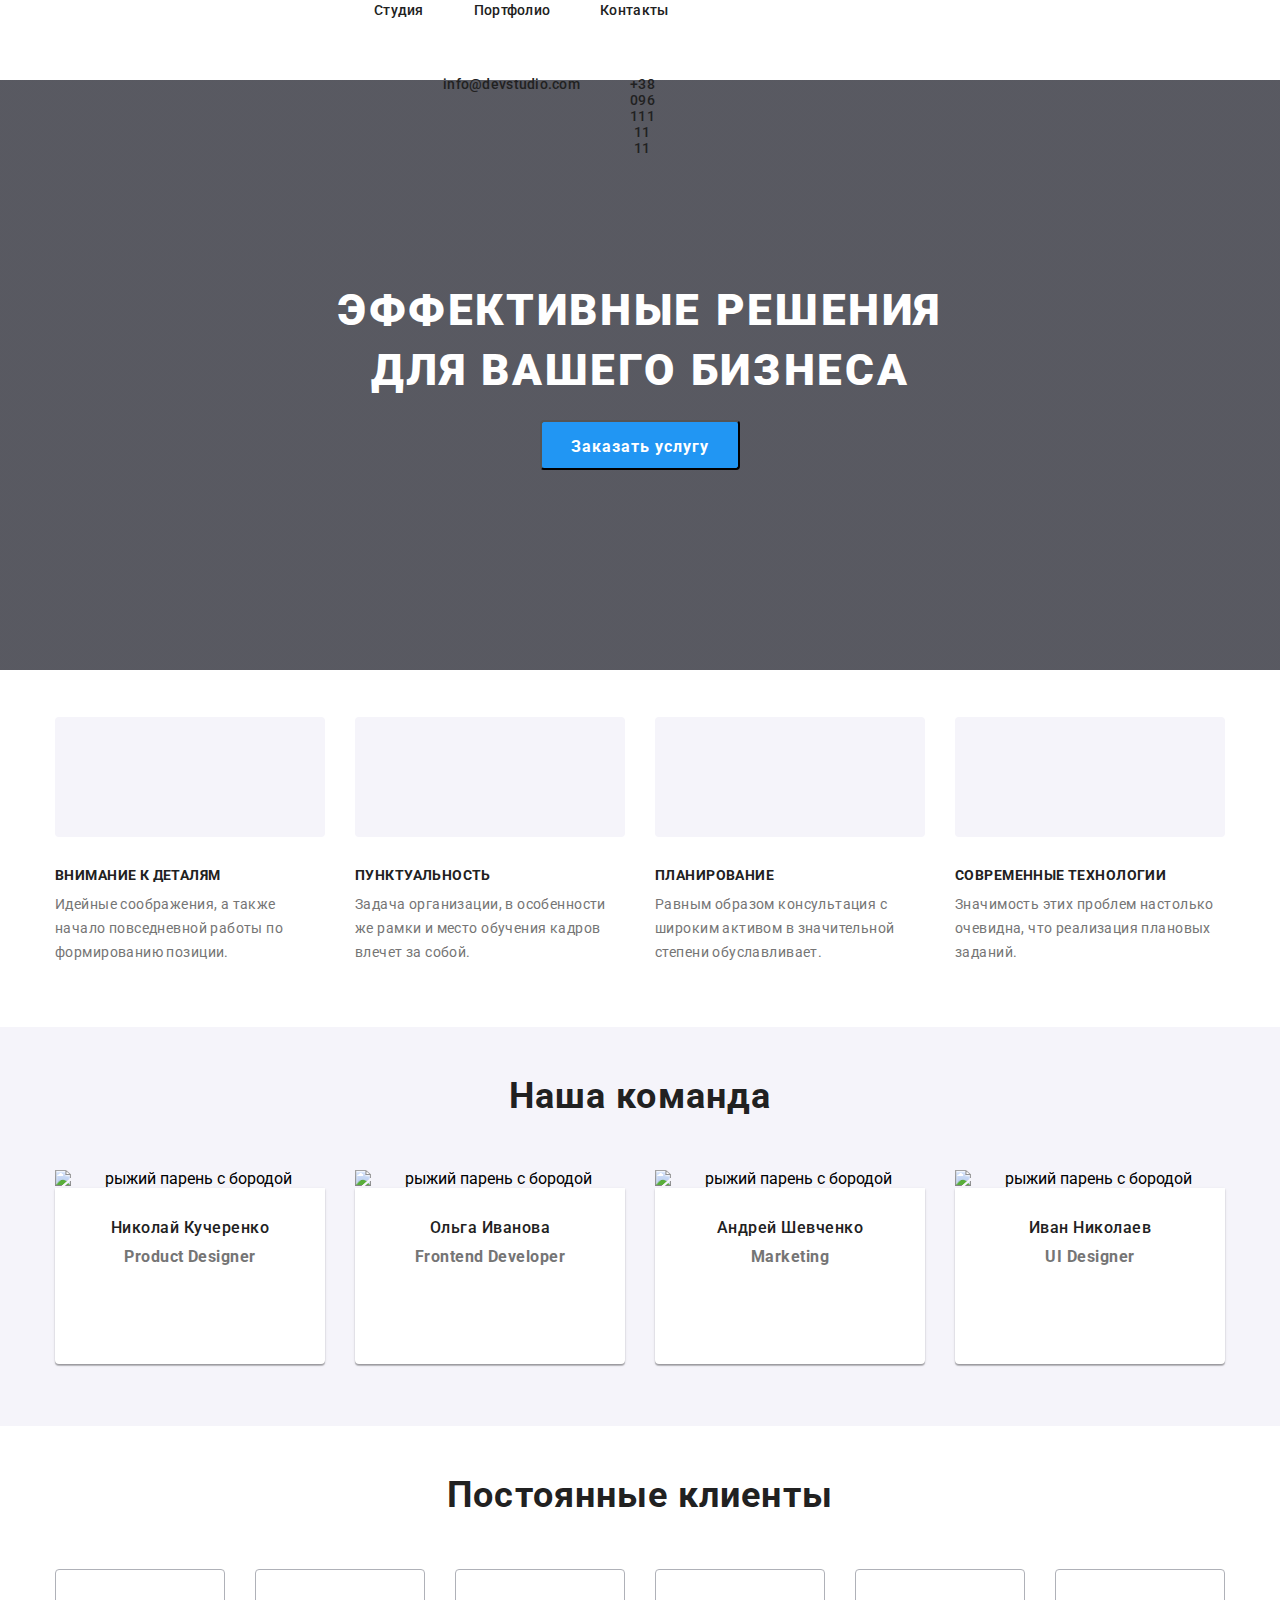
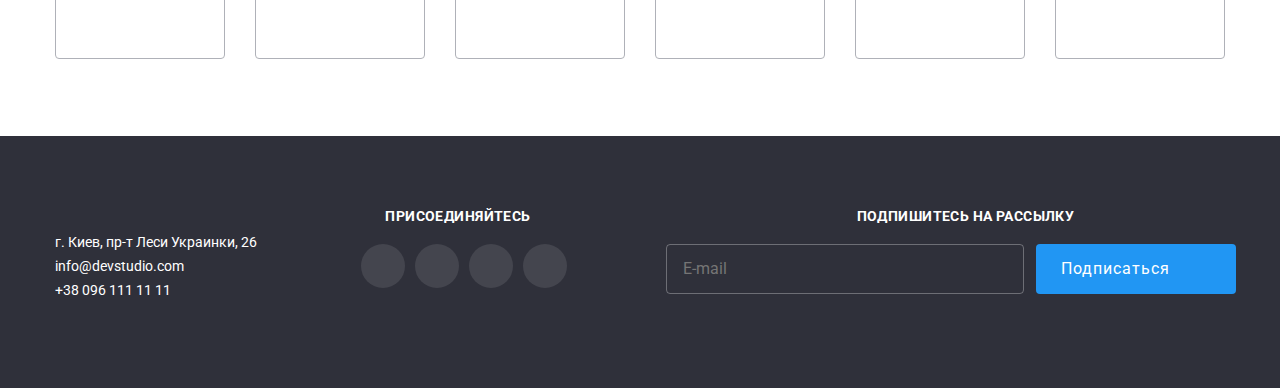
==== index.html @ 073ec11e "Add files via upload" ====
<!DOCTYPE html>
<html lang="ru">
  <head>
    <meta charset="UTF-8" />
    <meta name="viewport" content="width=device-width, initial-scale=1.0" />
    <title>Document</title>
    <link
      href="https://fonts.googleapis.com/css2?family=Roboto:wght@400;500;700;900&display=swap"
      rel="stylesheet"
    />
    <link
      rel="stylesheet"
      href="https://cdnjs.cloudflare.com/ajax/libs/modern-normalize/1.0.0/modern-normalize.css"
    />
    <link rel="stylesheet" href="./css/main.min.css" />
  </head>
  <body>
    <!--header-->
    <header class="header">
      <div class="container">
        
        <a class="logo" href="./index.html">
              <svg width="153" height="31">
              <use href="./images/sprite.svg#icon-Web-Studio"></use>
            </svg>
            </a>
            <button
            type="button"
            class="menu-button is-open"
            aria-expanded="false"
            aria-controls="menu-container"
            data-menu-button>
            <svg class="mobile-menu"
            width="40"
            height="40"
              aria-label="Переключатель мобильного меню"
            >
              <use class="icon-cross" href="./images/sprite.svg#icon-Vector"></use>
              <use class="icon-menu" href="./images/sprite.svg#icon-menu-mob"></use>
            </svg>
          </button>
      <div class="menu-container is-open" id="menu-container" data-menu>
          <nav class="navigation"> 
              <ul class="navigation-list list">
                <li class="navigation-list-item">
                  <a class="navigation-list-link link" href="">Студия </a>
                </li>
                <li class="navigation-list-item">
                  <a class="navigation-list-link link" href="./poftfolio.html"
                    >Портфолио
                  </a>
                </li>
                <li class="navigation-list-item">
                  <a class="navigation-list-link link" href=""> Контакты</a>
                </li>
              </ul>
            </nav>
                 
            <address class="address">
              <ul class="address-list list">
                <li class="address-list-item">
                  <a class="address-list-item-mail link"
                    href="mailto:info@devstudio.com">
                    <svg class="mail-svg">
                      <use href="./images/sprite.svg#icon-mail"></use>
                    </svg>
                    info@devstudio.com
                  </a>
                </li>
                <li class="address-list-item">
                  <a class="address-list-item-tel link" href="tel:+380961111111"
                    >
                    <svg class="tel-svg">
                      <use href="./images/sprite.svg#icon-tel"></use>
                    </svg>
                    +38 096 111 11 11</a
                  >
                </li>
              </ul>
            </address>
        </div>
    </div>
    </header> 
    <main>
      <!--Hero-->
      <section class="hero">
        <h1 class="hero-title">
          ЭФФЕКТИВНЫЕ РЕШЕНИЯ <br />
          ДЛЯ ВАШЕГО БИЗНЕСА
        </h1>
        <button class="modal-btn" type="button" data-modal-open >Заказать услугу</button>
       </section> 
      <!--advantages-->
      <section class="advantages section">
        <div class="container">
        <h2 class="advantages-title" hidden>fff</h2>
        <ul class="advantages-list list">
          <li class="advantages-list-item">
            <div class="advantages-content first">
            
              <h3 class="subtitle">Внимание к деталям</h3>
              <p class="discription">
                Идейные соображения, а также начало повседневной работы по
                формированию позиции.
              </p>
            </div>
          </li>
          <li class="advantages-list-item">
            <div class="advantages-content second">
              <h3 class="subtitle">Пунктуальность</h3>
              <p class="discription">
                Задача организации, в особенности же рамки и место обучения
                кадров влечет за собой.
              </p>
            </div>
          </li>
          <li class="advantages-list-item">
            <div class="advantages-content third">
              <h3 class="subtitle">Планирование</h3>
              <p class="discription">
                Равным образом консультация с широким активом в значительной
                степени обуславливает.
              </p>
            </div>
          </li>
          <li class="advantages-list-item">
            <div class="advantages-content fourth">
              <h3 class="subtitle">Современные технологии</h3>
              <p class="discription">
                Значимость этих проблем настолько очевидна, что реализация
                плановых заданий.
              </p>
            </div>
          </li>
        </ul>
        </div>
      </section>
      <!--about us-->
     <!--  <section class="about section">
        <div class="container">
        <h2 class="title">Чем мы занимаемся</h2>
        <ul class="about-list list">
          <li class="about-list-item">
            <img
              src="./images/about/1.jpg"
              alt="мужские руки на клавиатуре ноутбука"
              width="370"
              height="294"
            />
            <p class="about-list-title">Десктопные приложения</p>
          </li>
          <li class="about-list-item">
            <img
              src="./images/about/2.jpg"
              alt="смартфон"
              width="370"
              height="294"
            />
            <p class="about-list-title">Мобильные приложения</p>
          </li>
          <li class="about-list-item">
            <img
              src="./images/about/3.jpg"
              alt="монитор апл"
              width="370"
              height="294"
            />
            <p class="about-list-title">Дизайнерские решения</p>
          </li>
        </ul>
        </div>
      </section> -->
      <!--team-->
      <section class="co-worker section">
        <div class="container">
        <h2 class="title">Наша команда</h2>
        <ul class="co-worker-list list">
          <li class="co-worker-list-item">
            <picture>
              <source
                  srcset="./images/team/1.webp 1x, ./images/team/1@2x.webp 2x"
                  media="(min-width: 1200px)" type="image/webp">
              <source
                  srcset="./images/team/1.jpg 1x, ./images/team/1@2x.jpg 2x"
                  media="(min-width: 1200px)">
              <source
                  srcset="./images/team/1-tablet.jpg 1x, ./images/team/1-tablet@2x.jpg 2x"
                  media="(min-width:768px)">
              <source
                  srcset="./images/team/1-mob.jpg 1x, ./images/team/1-mob@2x.jpg 2x"
                  media="(min-width:480px)">    
                      
            <img src="./images/team/1.jpg" alt="рыжий парень с бородой"/>
          </picture>
            <div class="co-worker-content">
              <h3 class="co-worker-name">Николай Кучеренко</h3>
              <p class="co-worker-description">Product Designer</p>
              <ul class="co-worker-list-discription list">
                <li class="co-worker-list-discription-item">
                  <a class="co-worker-list-discription-link link" href=""
                    >
                    <svg class="co-worker-list-discription-link-svg">
                      <use href="./images/sprite.svg#icon-instagram"></use>
                    </svg>
                  </a>
                </li>
                <li class="co-worker-list-discription-item">
                  <a class="co-worker-list-discription-link link" href=""
                    >
                    <svg class="co-worker-list-discription-link-svg">
                      <use href="./images/sprite.svg#icon-twitter"></use>
                    </svg>
                </a>
                </li>
                <li class="co-worker-list-discription-item">
                  <a class="co-worker-list-discription-link link" href="">
                    <svg class="co-worker-list-discription-link-svg">
                      <use href="./images/sprite.svg#icon-facebook"></use>
                    </svg>
                </a>
                </li>
                <li class="co-worker-list-discription-item">
                  <a class="co-worker-list-discription-link link" href=""
                    >
                    <svg class="co-worker-list-discription-link-svg">
                      <use href="./images/sprite.svg#icon-linkedin"></use>
                    </svg>
                </a>
                </li>
              </ul>
            </div>
          </li>
          <li class="co-worker-list-item">
            <picture>
              <source
                  srcset="./images/team/2.webp 1x, ./images/team/2@2x.webp 2x"
                  media="(min-width: 1200px)" type="image/webp">
              <source
                  srcset="./images/team/2.jpg 1x, ./images/team/2@2x.jpg 2x"
                  media="(min-width: 1200px)">
              <source
                  srcset="./images/team/2-tablet.jpg 1x, ./images/team/2-tablet@2x.jpg 2x"
                  media="(min-width:768px)">
              <source
                  srcset="./images/team/2-mob.jpg 1x, ./images/team/2-mob@2x.jpg 2x"
                  media="(min-width:480px)">    
              <img
              src="./images/team/2.jpg"
              alt="рыжий парень с бородой"
            />
            </picture>
            <div class="co-worker-content">
            <h3 class="co-worker-name">Ольга Иванова</h3>
            <p class="co-worker-description">Frontend Developer</p>
            <ul class="co-worker-list-discription list">
              <li class="co-worker-list-discription-item">
                <a class="co-worker-list-discription-link link" href="">
                  <svg class="co-worker-list-discription-link-svg">
                    <use href="./images/sprite.svg#icon-instagram"></use>
                  </svg>
                </a>
              </li>
              <li class="co-worker-list-discription-item">
                <a class="co-worker-list-discription-link link" href="">
                  <svg class="co-worker-list-discription-link-svg">
                    <use href="./images/sprite.svg#icon-twitter"></use>
                  </svg>
                </a>
              </li>
              <li class="co-worker-list-discription-item">
                <a class="co-worker-list-discription-link link" href="">
                  <svg class="co-worker-list-discription-link-svg">
                    <use href="./images/sprite.svg#icon-facebook"></use>
                  </svg>
                </a>
              </li>
              <li class="co-worker-list-discription-item">
                <a class="co-worker-list-discription-link link" href="">
                  <svg class="co-worker-list-discription-link-svg">
                    <use href="./images/sprite.svg#icon-linkedin"></use>
                  </svg>
                </a>
              </li>
            </ul>
            </div>
          </li>
          <li class="co-worker-list-item">
            <picture>
              <source
                  srcset="./images/team/3.webp 1x, ./images/team/3@2x.webp 2x"
                  media="(min-width: 1200px)" type="image/webp">
              <source
                  srcset="./images/team/3.jpg 1x, ./images/team/3@2x.jpg 2x"
                  media="(min-width: 1200px)">
              <source
                  srcset="./images/team/3-tablet.jpg 1x, ./images/team/3-tablet@2x.jpg 2x"
                  media="(min-width:768px)">
              <source
                  srcset="./images/team/3-mob.jpg 1x, ./images/team/3-mob@2x.jpg 2x"
                  media="(min-width:480px)">    
             
            <img
              src="./images/team/3.jpg"
              alt="рыжий парень с бородой"/>
            </picture>
            <div class="co-worker-content">
            <h3 class="co-worker-name">Андрей Шевченко</h3>
            <p class="co-worker-description">Marketing</p>
            <ul class="co-worker-list-discription list">
              <li class="co-worker-list-discription-item">
                <a class="co-worker-list-discription-link link" href="">
                  <svg class="co-worker-list-discription-link-svg">
                    <use href="./images/sprite.svg#icon-instagram"></use>
                  </svg>
                </a>
              </li>
              <li class="co-worker-list-discription-item">
                <a class="co-worker-list-discription-link link" href="">
                  <svg class="co-worker-list-discription-link-svg">
                    <use href="./images/sprite.svg#icon-twitter"></use>
                  </svg>
                </a>
              </li>
              <li class="co-worker-list-discription-item">
                <a class="co-worker-list-discription-link link" href="">
                  <svg class="co-worker-list-discription-link-svg">
                    <use href="./images/sprite.svg#icon-facebook"></use>
                  </svg>
                </a>
              </li>
              <li class="co-worker-list-discription-item">
                <a class="co-worker-list-discription-link link" href="">
                  <svg class="co-worker-list-discription-link-svg">
                    <use href="./images/sprite.svg#icon-linkedin"></use>
                  </svg>
                </a>
              </li>
            </ul>
          </li>
          <li class="co-worker-list-item">
            <picture>
              <source
                  srcset="./images/team/4.webp 1x, ./images/team/4@2x.webp 2x"
                  media="(min-width: 1200px)" type="image/webp">
              <source
                  srcset="./images/team/4.jpg 1x, ./images/team/4@2x.jpg 2x"
                  media="(min-width: 1200px)">
              <source
                  srcset="./images/team/4-tablet.jpg 1x, ./images/team/4-tablet@2x.jpg 2x"
                  media="(min-width:768px)">
              <source
                  srcset="./images/team/4-mob.jpg 1x, ./images/team/4-mob@2x.jpg 2x"
                  media="(min-width:480px)">    
                        
            <img
              src="./images/team/4.jpg"
              alt="рыжий парень с бородой"
              
            />
          </picture>
            <div class="co-worker-content">
            <h3 class="co-worker-name">Иван Николаев</h3>
            <p class="co-worker-description">UI Designer</p>
            <ul class="co-worker-list-discription list">
              <li class="co-worker-list-discription-item">
                <a class="co-worker-list-discription-link link" href="">
                  <svg class="co-worker-list-discription-link-svg">
                    <use href="./images/sprite.svg#icon-instagram"></use>
                  </svg>
                </a>
              </li>
              <li class="co-worker-list-discription-item">
                <a class="co-worker-list-discription-link link" href="">
                  <svg class="co-worker-list-discription-link-svg">
                    <use href="./images/sprite.svg#icon-twitter"></use>
                  </svg>
                </a>
              </li>
              <li class="co-worker-list-discription-item">
                <a class="co-worker-list-discription-link link" href="">
                  <svg class="co-worker-list-discription-link-svg">
                    <use href="./images/sprite.svg#icon-facebook"></use>
                  </svg>
                </a>
              </li>
              <li class="co-worker-list-discription-item">
                <a class="co-worker-list-discription-link link" href="">
                  <svg class="co-worker-list-discription-link-svg">
                    <use href="./images/sprite.svg#icon-linkedin"></use>
                  </svg>
                </a>
              </li>
            </ul>
          </li>
          </div>
        </ul>
      </section> 
      </div>
      <section class="clients section">
        <div class="container">
        <h2 class="title">Постоянные клиенты</h2>
        <ul class="clients-list list">
          <li class="clients-list-item">
            <a class="clients-list-link link" href="">
            <svg class="clients-list-svg">
              <use href="./images/sprite.svg#icon-logo-1"></use>
            </svg>
            </a>
          </li>
          <li class="clients-list-item">
            <a class="clients-list-link link" href="">
            <svg class="clients-list-svg">
              <use href="./images/sprite.svg#icon-logo-2"></use>
            </svg>
            </a>
          </li>
          <li class="clients-list-item">
            <a class="clients-list-link link" href="">
            <svg class="clients-list-svg">
              <use href="./images/sprite.svg#icon-logo-3"></use>
            </svg>
            </a>
          </li>
          <li class="clients-list-item">
            <a class="clients-list-link link" href="">
            <svg class="clients-list-svg">
              <use href="./images/sprite.svg#icon-logo-4"></use>
            </svg>
            </a>
          </li>
          <li class="clients-list-item">
            <a class="clients-list-link link" href="">
            <svg class="clients-list-svg">
              <use href="./images/sprite.svg#icon-logo-5"></use>
            </svg>
            </a>
          </li>
          <li class="clients-list-item">
            <a class="clients-list-link link" href="">
          <svg class="clients-list-svg">
            <use href="./images/sprite.svg#icon-logo-6"></use>
          </svg>
          </a>
          </li>
        </ul>
        </div>
      </section>
    </main>
    <footer class="footer">
      <div class="container">
        <div class="footer-tablet">
         <div class="address-footer">
            <a class="logo-footer" href="./index.html">
            <svg class="logo-img-svg">
              <use href="./images/sprite.svg#icon-web-footer"></use>
            </svg>
            </a>
            <address class="address-footer-description">
              <p class="address-fact">г. Киев, пр-т Леси Украинки, 26</p>
              <ul class="address-list-footer list">
                <li class="address-list-footer-item">
                  <a class="address-list-footer-mail link" href="mailto:info@devstudio.com">info@devstudio.com</a>
                </li>
                <li class="address-list-footer-item">
                  <a class="address-list-footer-tel link" href="tel:+380961111111">+38 096 111 11 11</a>
                </li>
              </ul>
            </address>
         </div>
          <div class="subscription">
            <h3 class="subscription-social-title">присоединяйтесь</h3>
              <ul class="subscription-list list">
                <li class="subscription-list-item">
                <a class="subscription-social-link link" href="">
                  <svg class="subscription-social-link-svg">
                    <use href="./images/sprite.svg#icon-instagram-footer"></use>
                  </svg>
                </a>
              </li>
              <li class="subscription-list-item">
                <a class="subscription-social-link link" href="">
                  <svg class="subscription-social-link-svg">
                    <use href="./images/sprite.svg#icon-twitter-footer"></use>
                  </svg>
                </a>
              </li>
              <li class="subscription-list-item">
                <a class="subscription-social-link link" href="">
                  <svg class="subscription-social-link-svg">
                    <use href="./images/sprite.svg#icon-facebook-footer"></use>
                  </svg>
                </a>
              </li>
              <li class="subscription-list-item">
                <a class="subscription-social-link link" href="">
                  <svg class="subscription-social-link-svg">
                    <use href="./images/sprite.svg#icon-linkedin-footer"></use>
                  </svg>
                </a>
              </li>
              
            </ul>
          </div>
         
        </div>
        <div class="subscription-sub">
          <h3 class="subscription-title">Подпишитесь на рассылку</h3>
          <form action="" class="subscription-form">
            <input type="email" name="email" class="subscription-input" placeholder="E-mail" size="40" />
            <button  type="submit" class="subscription-btn">
            <span class="subscription-btn-text">
              <p>Подписаться</p>
              <svg class="subscription-btn-svg">
              <use href="./images/sprite.svg#icon-send"></use>
              </svg>            
              </span>
            </button>
         </form>
        </div>
      </div>
    </footer>
    <div class="backdrop is-hidden" data-modal >
      <div class="modal">
        <h2 class="modal-title">Оставьте свои данные, мы вам перезвоним</h2>
        <button type="button" class="close-btn" data-modal-close>
          <svg class="modal-btn-svg" width="12" height="12">
            <use href="./images/sprite.svg#icon-Vector"></use>
          </svg>
        </button>
        <form action="#" class="modal-form">
          <label class="modal-form-field">
            Имя*
            <div class="modal-form-field-wrapper">
              <input type="text" name="user-name" class="modal-form-input" placeholder="Имя" required>
            <svg class="modal-form-svg" width="12" height="12">
              <use href="./images/sprite.svg#icon-name"></use>
            </svg>
            </div>
          </label>
          <label class="modal-form-field">
            Телефон*
            <span class="modal-form-field-wrapper">
             <input type="tel" name="user-phone" class="modal-form-input" placeholder="Телефон" required>
              <svg class="modal-form-svg" width="13" height="13">
                <use href="./images/sprite.svg#icon-tel"></use>
              </svg>
            </span>
            </label>
          <label class="modal-form-field">
            Почта*
            <span class="modal-form-field-wrapper">
            <input type="email" name="email" class="modal-form-input" placeholder="Почта" required>
            <svg class="modal-form-svg" width="15" height="12">
              <use href="./images/sprite.svg#icon-mail"></use>
            </svg>
            </span>
          </label>
          <label class="modal-form-field" for="user-massege">
            Комментарий
          </label> 
            <span class="modal-form-field-wrapper">
               <textarea name="user-massege" id="user-massege" class="modal-form-massege" placeholder="Комментарий"></textarea>
            </span>
          
         <input type="checkbox" id="check-policy" name="user-policy" value="accept-policy" class="modal-form-policy visually-hidden">
          <label class="modal-form-policy-lable" for="check-policy">
            Соглашаюсь с рассылкой и принимаю <a href="">Условия договора</a>
          </label>
         <button type="submit" class="modal-form-btn">Отправить</button>
        </form>
       
      </div>
    </div>
    <script src="./js/modal.js"></script>
    <script src="./js/menu.js"></script>
  </body>
</html>
---- css/main.min.css ----
.visually-hidden{position:absolute !important;clip:rect(1px 1px 1px 1px);clip:rect(1px, 1px, 1px, 1px);padding:0 !important;border:0 !important;height:1px !important;width:1px !important;overflow:hidden}*,*::before,*::after{margin:0;padding:0}body{font-family:"Roboto",sans-serif;font-style:normal}.list{list-style:none}.link{text-decoration:none}.address{font-style:normal}img{display:block;max-width:100%;height:auto}.section{padding-top:30px;padding-bottom:30px}@media screen and (min-width: 1200px){.section{padding-top:47px;padding-bottom:47px}}@media screen and (min-width: 480px){.container{padding-left:15px;padding-right:15px;width:480px;margin:0 auto}.header .container{display:flex;align-items:center;justify-content:space-between}}@media screen and (min-width: 768px){.container{width:768px;margin:0 auto;padding:0 15px}}@media screen and (min-width: 1200px){.container{width:1200px;padding:0 15px;margin:0 auto}.footer .container{display:flex;height:252px}.hero .container{display:flex}}.title{font-weight:700;font-size:26px;line-height:1.269;text-align:center;letter-spacing:0.03em;color:#212121}.about .title{margin-bottom:50px}.clients .title{margin-bottom:30px}.co-worker .title{margin-bottom:30px}@media screen and (min-width: 1200px){.title{font-weight:700;font-size:36px}.co-worker .title{margin-bottom:50px}.clients .title{margin-bottom:50px}}.subtitle{font-weight:700;font-size:14px;line-height:1.143;letter-spacing:0.03em;text-transform:uppercase;color:#212121}.advantages .subtitle{margin-bottom:10px;text-align:center}@media screen and (min-width: 1200px){.advantages .subtitle{text-align:left}}.logo{width:141px;height:28px;margin-top:26px;margin-bottom:16px}.logo-img-svg{width:153px;height:31px}@media screen and (min-width: 768px){.logo{margin-right:81px;margin-bottom:26px}}@media screen and (min-width: 1200px){.logo{margin-left:93px;margin-right:85px;margin-bottom:26px}}.discription{font-weight:400;font-size:14px;line-height:1.714;letter-spacing:0.03em;color:#757575}.advantages-content .discription{margin-bottom:30px}.backdrop{position:fixed;top:0px;left:0px;width:100%;height:100%;background-color:rgba(0,0,0,0.5);transition:all 550ms linear}.backdrop.is-hidden{opacity:0;visibility:hidden;pointer-events:none;transition:all 500ms linear 500ms}.backdrop.is-open{opacity:0;visibility:hidden;pointer-events:none;transition:all 500ms linear 500ms}.modal{position:absolute;top:50%;left:50%;transform:translate(-50%, -50%) scale(1);width:450px;height:609px;background-color:#fff;transition:all 300ms linear 500ms;padding:40px}.modal-btn-svg{width:11px;height:11px;fill:#000}.close-btn:hover .modal-btn-svg{fill:#2196f3;transition:color 250ms cubic-bezier(0.4, 0, 0.2, 1)}.backdrop.is-hidden .modal{transform:translate(-50%, -50%) scale(0);transition:all 500ms linear 0ms}.modal-form-btn{font-family:"Roboto", sans-serif;font-style:normal;font-weight:700;font-size:16px;line-height:1.875;align-items:center;letter-spacing:0.06em;margin-top:30px;margin-left:85px;margin-right:85px;width:200px;height:50px;background:#2196f3;color:#ffffff;border-radius:4px;padding:10px 25px}.modal-title{font-family:Roboto;font-style:normal;font-weight:700;font-size:20px;line-height:1.15;text-align:center;color:#212121;margin-bottom:30px}.close-btn{position:absolute;width:30px;height:30px;top:10px;right:9px;background:#ffffff;border:1px solid rgba(0,0,0,0.1);border-radius:100%}.modal-form{display:flex;flex-direction:column}.modal-form-field,.modal-form-massege{display:block;font-family:Roboto;font-style:normal;font-weight:400;font-size:14px;line-height:1.143;color:#757575}.modal-form-field-wrapper{display:block;position:relative;margin-top:4px;margin-bottom:10px}.modal-form-input{display:block;width:100%;height:40px;border:1px solid rgba(33,33,33,0.2);border-radius:4px;padding-left:42px}.modal-form-massege{width:100%;height:120px;border:1px solid rgba(33,33,33,0.2);border-radius:4px;resize:none;margin-top:4px;padding-left:16px;padding-top:12px}.modal-form-input:focus,.modal-form-massege:focus{outline:none;border:1px solid #2196f3}.modal-form-svg{position:absolute;left:19px;bottom:14px;fill:#000}.modal-form-input:focus+.modal-form-svg{fill:#2196f3}.modal-form-policy-lable{text-decoration-skip:none;font-family:Roboto;font-style:normal;font-weight:400;font-size:14px;line-height:1.714;color:#757575}.modal-form-policy-lable::before{display:inline-block;width:16px;height:15px;content:"";background-image:url(../images/check.png);border-radius:2px}.modal-form-policy:checked+.modal-form-policy-lable::before{background-image:url(../images/check_on.png);background-position:center;background-color:#2196f3;background-repeat:no-repeat}@media screen and (min-width: 1200px){.modal{width:528px;height:581px}.modal-form-btn{margin-left:124px;margin-right:124px}}@media screen and (min-width: 480px){.menu-button{display:inline-flex;margin:0;padding:0;border:0;background-color:transparent}.menu-button .icon-cross{display:none;width:20px}.menu-button.is-open .icon-cross{display:block}.menu-button.is-open .icon-menu{display:none}.menu-container{display:none;position:absolute;top:60px;left:0;width:100%;text-align:center;background-color:#FFFFFF;padding:60px 140px}.menu-container.is-open{display:block}.mobile-menu{display:block;fill:#212121;margin-top:10px}.mobile-menu :hover{fill:#2196f3}.mobile-menu .icon-menu{width:40px;height:40px}.mobile-menu .icon-cross{width:20px;height:20px}.address{display:none}}@media screen and (min-width: 768px){.menu-container{display:flex;align-items:center;position:relative;padding:0px;top:0}.menu-button{display:none}.address{display:block}}.header{position:relative;height:60px;margin-left:auto}.navigation-list-link{position:relative;margin-bottom:40px;display:flex;flex-direction:column;align-items:center;font-weight:500;font-style:normal;font-size:14px;line-height:1.143;letter-spacing:0.02em;color:#212121;transition:color 250ms cubic-bezier(0.4, 0, 0.2, 1)}.navigation-list-link:hover,.navigation-list-link:focus{color:#2196f3}.navigation-list-link:hover::after{position:absolute;top:38px;width:100%;content:"";height:4px;background:#2196f3;border-radius:2px}@media screen and (min-width: 480px) and (max-width: 1199){.navigation,.address{display:none}}@media screen and (min-width: 768px){.header{height:80px}.header .address{margin-left:auto;margin-right:auto}.navigation{display:flex;align-items:center}.navigation-list{display:flex;align-items:center}.navigation-list-item:not(:last-child){margin-right:50px}.navigation-list-link{position:relative;display:flex;flex-direction:column;align-items:center;font-weight:500;font-style:normal;font-size:14px;line-height:1.143;letter-spacing:0.02em;color:#212121;transition:color 250ms cubic-bezier(0.4, 0, 0.2, 1)}.navigation-list-link:hover,.navigation-list-link :focus{color:#2196f3}.navigation-list-link:hover::after{position:absolute;top:38px;width:100%;content:"";height:4px;background:#2196f3;border-radius:2px}.address-list{display:flex;width:148px;margin-left:69px;flex-direction:column;align-items:center}.address-list-item{width:148px;display:flex}.address-list-item-mail,.address-list-item-tel{font-weight:500;font-style:normal;font-size:12px;line-height:1.167;letter-spacing:0.02em;color:#212121;transition:color 250ms cubic-bezier(0.4, 0, 0.2, 1)}.address-list-item-mail:hover,.address-list-item-mail :focus,.address-list-item-tel:hover,.address-list-item-tel :focus{color:#2196f3}.address-list-item-mail{margin-top:2px;margin-bottom:10px}.mail-svg{width:16px;height:12px;margin-right:10px;fill:#757575}.address-list-item:hover .mail-svg{fill:#2196f3;transition:color 250ms cubic-bezier(0.4, 0, 0.2, 1)}.tel-svg{width:10px;height:15px;margin-right:10px;fill:#757575}.address-list-item:hover .tel-svg{fill:#2196f3;transition:color 250ms cubic-bezier(0.4, 0, 0.2, 1)}}@media screen and (min-width: 1200px){.navigation-list-link:hover::after{top:30px}.address-list{justify-content:space-between;flex-direction:row}.address-list-item{height:20px;width:180px}.address-list-item-mail,.address-list-item-tel{font-size:14px;line-height:1.143}.address-list-item:not(:last-child){margin-right:50px}}.hero{text-align:center;background-image:linear-gradient(rgba(47,48,58,0.8), rgba(47,48,58,0.8)),url(../images/hero/hero-mob.jpg);background-repeat:no-repeat;background-size:cover;padding-top:118px;padding-bottom:118px}.hero-title{font-weight:900;font-size:26px;line-height:1.615;letter-spacing:0.06em;text-transform:uppercase;color:#ffffff}@media screen and (min-device-pixel-ratio: 2) and (min-width: 320px), screen and (min-resolution: 192dpi) and (min-width: 320px), screen and (min-resolution: 2dppx) and (min-width: 320px){.hero{background-image:linear-gradient(rgba(47,48,58,0.8), rgba(47,48,58,0.8)),url(../images/hero/hero-mob@2x.jpg)}}@media screen and (min-width: 768px){.hero{background-image:linear-gradient(rgba(47,48,58,0.8), rgba(47,48,58,0.8)),url(../images/hero/hero-tablet.jpg);background-repeat:no-repeat;background-size:cover}}@media screen and (min-device-pixel-ratio: 2) and (min-width: 768px), screen and (min-resolution: 192dpi) and (min-width: 768px), screen and (min-resolution: 2dppx) and (min-width: 768px){.hero{background-image:linear-gradient(rgba(47,48,58,0.8), rgba(47,48,58,0.8)),url(../images/hero/hero-tablet@2x.jpg)}}@media screen and (min-width: 1200px){.hero{background-image:linear-gradient(rgba(47,48,58,0.8), rgba(47,48,58,0.8)),url(../images/hero/hero.jpg);background-repeat:no-repeat;background-size:cover;padding-top:200px;padding-bottom:200px}.hero-title{font-size:44px;line-height:1.364}}@media screen and (min-device-pixel-ratio: 2) and (min-width: 1200px), screen and (min-resolution: 192dpi) and (min-width: 1200px), screen and (min-resolution: 2dppx) and (min-width: 1200px){.hero{background-image:linear-gradient(rgba(47,48,58,0.8), rgba(47,48,58,0.8)),url(../images/hero/hero@2x.jpg)}}.modal-btn{font-family:"Roboto", sans-serif;font-style:normal;font-weight:700;font-size:16px;line-height:1.875;align-items:center;letter-spacing:0.06em;margin-top:20px;width:200px;height:50px;background-color:#2196f3;color:#ffffff;border-radius:4px;padding:10px 25px}.first::before,.second::before,.third::before,.fourth::before{display:block;content:"";width:450px;height:120px;background-color:#f5f4fa;margin-bottom:30px;background-repeat:no-repeat;background-position:center;border-radius:4px}.first::before{background-image:url("../images/advantages/1.png")}.second::before{background-image:url("../images/advantages/2.png")}.third::before{background-image:url("../images/advantages/3.png")}.fourth::before{background-image:url("../images/advantages/4.png")}@media screen and (min-width: 768px){.advantages-list{width:768px;display:flex;flex-wrap:wrap;margin:-15px;margin-top:auto}.advantages-list-item{width:354px;margin-right:15px;margin-left:15px}.first::before,.second::before,.third::before,.fourth::before{width:354px}}@media screen and (min-width: 1200px){.advantages-list{display:flex;flex-wrap:nowrap;align-content:center;justify-content:space-between}.advantages-list-item{width:270px}.first::before,.second::before,.third::before,.fourth::before{width:270px;height:120px}}.advantages-img-icon{text-align:center;margin-bottom:10px}.co-worker{background-color:#f5f4fa;text-align:center}.co-worker-name{font-weight:500;font-size:16px;line-height:1.188;text-align:center;letter-spacing:0.03em;color:#212121;margin-bottom:10px}.co-worker-description{font-weight:700;font-size:16px;line-height:1.188;text-align:center;letter-spacing:0.03em;color:#757575;margin-bottom:30px}.co-worker-content{padding-top:30px;background:#ffffff;box-shadow:0px 1px 3px rgba(0,0,0,0.12),0px 1px 1px rgba(0,0,0,0.14),0px 2px 1px rgba(0,0,0,0.2);border-radius:0px 0px 4px 4px;padding-bottom:24px;margin-bottom:30px}.co-worker-list-discription{display:flex;justify-content:space-between;margin-left:122px;margin-right:122px}.co-worker-list-discription-link-svg{width:20px;height:20px;fill:#afb1b8;transition:fill 250ms cubic-bezier(0.4, 0, 0.2, 1)}.co-worker-list-discription-link:hover .co-worker-list-discription-link-svg{fill:#ffffff}@media screen and (min-width: 768px){.co-worker-list{display:flex;flex-wrap:wrap;margin:-15px;margin-top:auto}.co-worker-list-item{width:354px;margin-left:15px;margin-right:15px}.co-worker-list-discription{margin-left:74px;margin-right:74px}}@media screen and (min-width: 1200px){.co-worker-list{display:flex;justify-content:space-between}.co-worker-list-item{width:270px;margin-left:15px;margin-right:15px}.co-worker-list-discription{margin-left:32px;margin-right:32px}.co-worker-list-discription-link{display:flex;align-items:center;justify-content:center;width:44px;height:44px;border-radius:50px;transition:background-color 250ms cubic-bezier(0.4, 0, 0.2, 1)}.co-worker-list-discription-link:hover,.co-worker-list-discription-link :focus{background-color:#2196f3}}.clients-list{display:flex;flex-wrap:wrap;margin-right:-15px;margin-left:-15px}.clients-list-item{width:210px;margin-left:15px;margin-right:15px;margin-top:00px;margin-bottom:30px}.clients-list-link{display:flex;align-items:center;height:90px;border:1px solid #afb1b8;box-sizing:border-box;border-radius:4px;transition:border-color 250ms cubic-bezier(0.4, 0, 0.2, 1)}.clients-list-svg{height:59px;fill:#afb1b8;transition:fill 250ms cubic-bezier(0.4, 0, 0.2, 1)}.clients-list-item:hover .clients-list-svg{fill:#2196f3}@media screen and (min-width: 768px){.clients-list-item{width:226px}}@media screen and (min-width: 1200px){.clients-list{display:flex;justify-content:space-between}.clients-list-item{width:170px}.clients-list-link:hover{border-color:#2196f3}}.footer{background:#2f303a;padding-top:60px}.address-footer{text-align:center}.address-footer-description{text-align:center;font-family:"Roboto", sans-serif;font-style:normal;font-weight:400;font-size:14px;line-height:1.714;color:#ffffff}.address-list-footer-mail,.address-list-footer-tel{color:#ffffff}@media screen and (min-width: 768px){.footer{background:#2f303a;padding-top:60px}.footer-tablet{padding-left:61px;padding-right:74px;display:flex;justify-content:space-between}}@media screen and (min-width: 1200px){.footer{margin:0 auto;padding-top:0px}.footer-tablet{justify-content:start;padding-top:0px;padding-left:0px;padding-right:0px}.address-footer{margin-top:60px;text-align:left;width:231px;margin-right:70px}.address-footer-description{text-align:left}}.social-title{font-weight:700;font-size:14px;line-height:1.143;letter-spacing:0.03em;text-transform:uppercase;color:#ffffff;margin-top:60px;margin-bottom:20px}.subscription-social-title,.subscription-title{text-align:center;font-weight:700;font-size:14px;line-height:1.143;letter-spacing:0.03em;text-transform:uppercase;color:#ffffff;margin-right:12px;margin-top:60px;margin-bottom:20px}.subscription-list{display:flex;margin-left:117px;margin-right:117px}.subscription-social-link{display:flex;align-items:center;justify-content:center;margin-right:5px;margin-left:5px;width:44px;height:44px;border-radius:50px;background-color:rgba(255,255,255,0.1)}.subscription-social-link-svg{width:20px;height:20px;fill:#fff}.subscription-input{margin-bottom:20px;width:450px;height:50px;border-radius:4px;border:1px solid rgba(255,255,255,0.3);box-sizing:border-box;background-color:transparent;padding-left:16px;color:#fff}.subscription-input :hover,.subscription-input :focus{border:1px solid #2196f3}.subscription-btn{margin-bottom:60px;margin-left:135px;margin-right:135px;font-family:"Roboto", sans-serif;font-style:normal;font-weight:400;font-size:16px;line-height:1.875;align-items:center;letter-spacing:0.06em;margin-top:20px;width:200px;height:50px;background:#2196f3;border-radius:4px;border:0px;padding:10px 25px;color:#ffffff}.subscription-btn-text{display:inline-block;display:flex;align-items:center;justify-content:space-between}.subscription-btn-svg{width:24px;height:24px;margin-left:10px;fill:#FFFFFF}@media screen and (min-width: 768px){.subscription-list{margin:0 auto}.subscription-input{margin-left:151px}.subscription-btn{margin-left:276px}.subscription-social-title{margin-top:0px}}@media screen and (min-width: 1200px){.subscription{margin-top:72px}.subscription-form{display:flex}.subscription-title{margin-top:72px}.subscription-btn{margin-left:12px;margin-top:0px}.subscription-list{display:flex;justify-content:space-between}.subscription-input{width:358px;margin-left:94px}}
/*# sourceMappingURL=main.min.css.map */
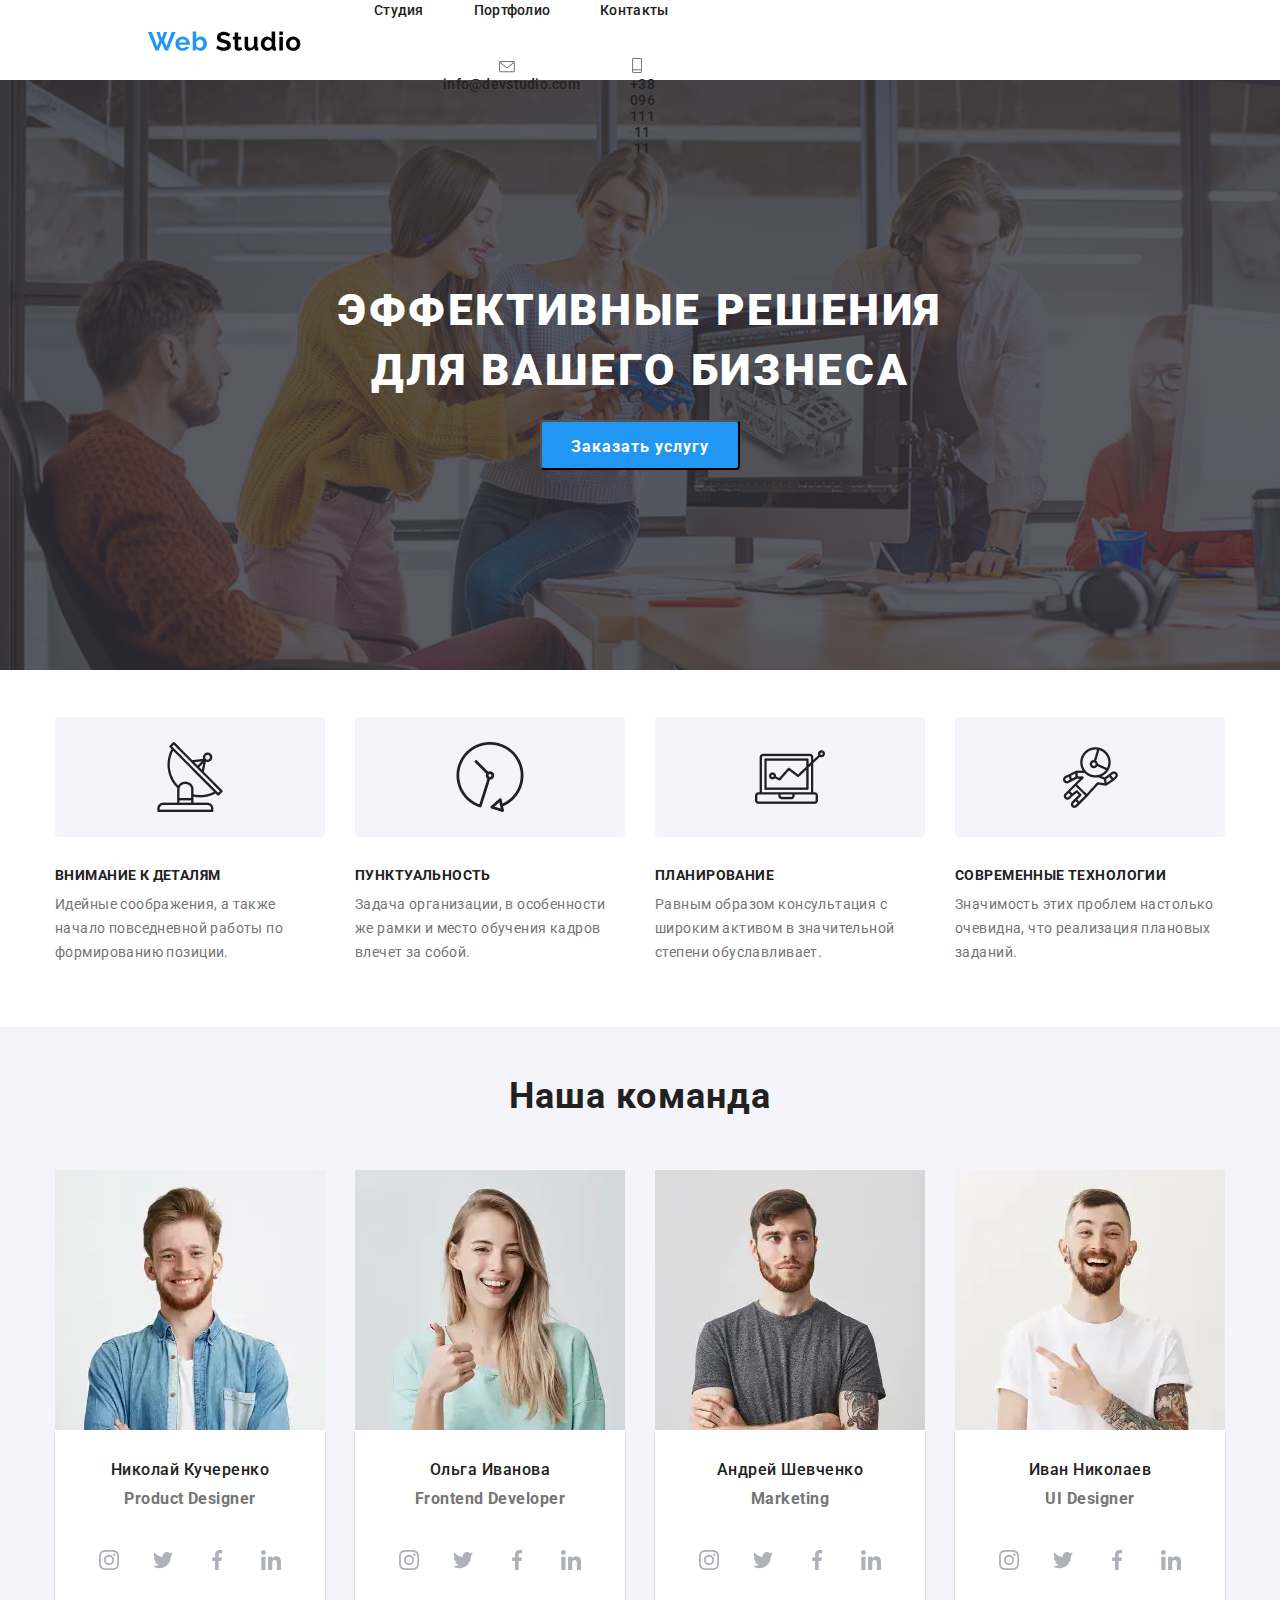
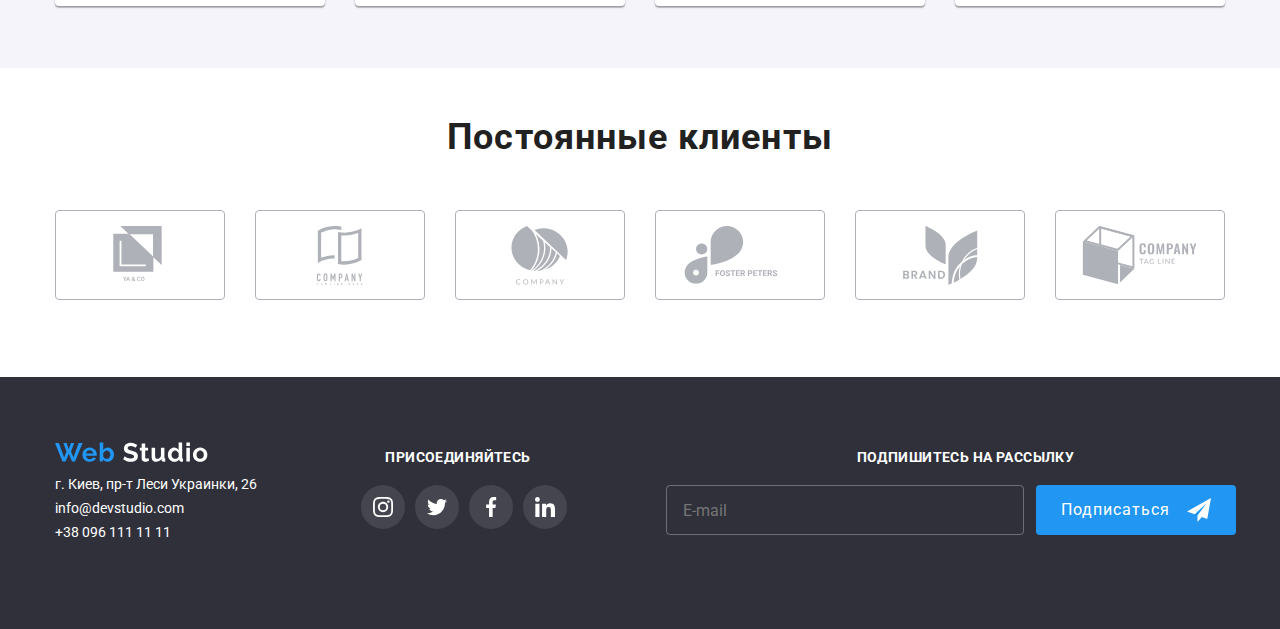
==== commit f459c792: "Update index.html" ====
--- a/index.html
+++ b/index.html
@@ -40,7 +40,8 @@
             </svg>
           </button>
       <div class="menu-container is-open" id="menu-container" data-menu>
-          <nav class="navigation"> 
+          <div class="navigation-div">
+            <nav class="navigation"> 
               <ul class="navigation-list list">
                 <li class="navigation-list-item">
                   <a class="navigation-list-link link" href="">Студия </a>
@@ -55,7 +56,9 @@
                 </li>
               </ul>
             </nav>
-                 
+          </div>
+          
+          <div class="adress-div">
             <address class="address">
               <ul class="address-list list">
                 <li class="address-list-item">
@@ -78,6 +81,8 @@
                 </li>
               </ul>
             </address>
+          </div>       
+            
         </div>
     </div>
     </header> 
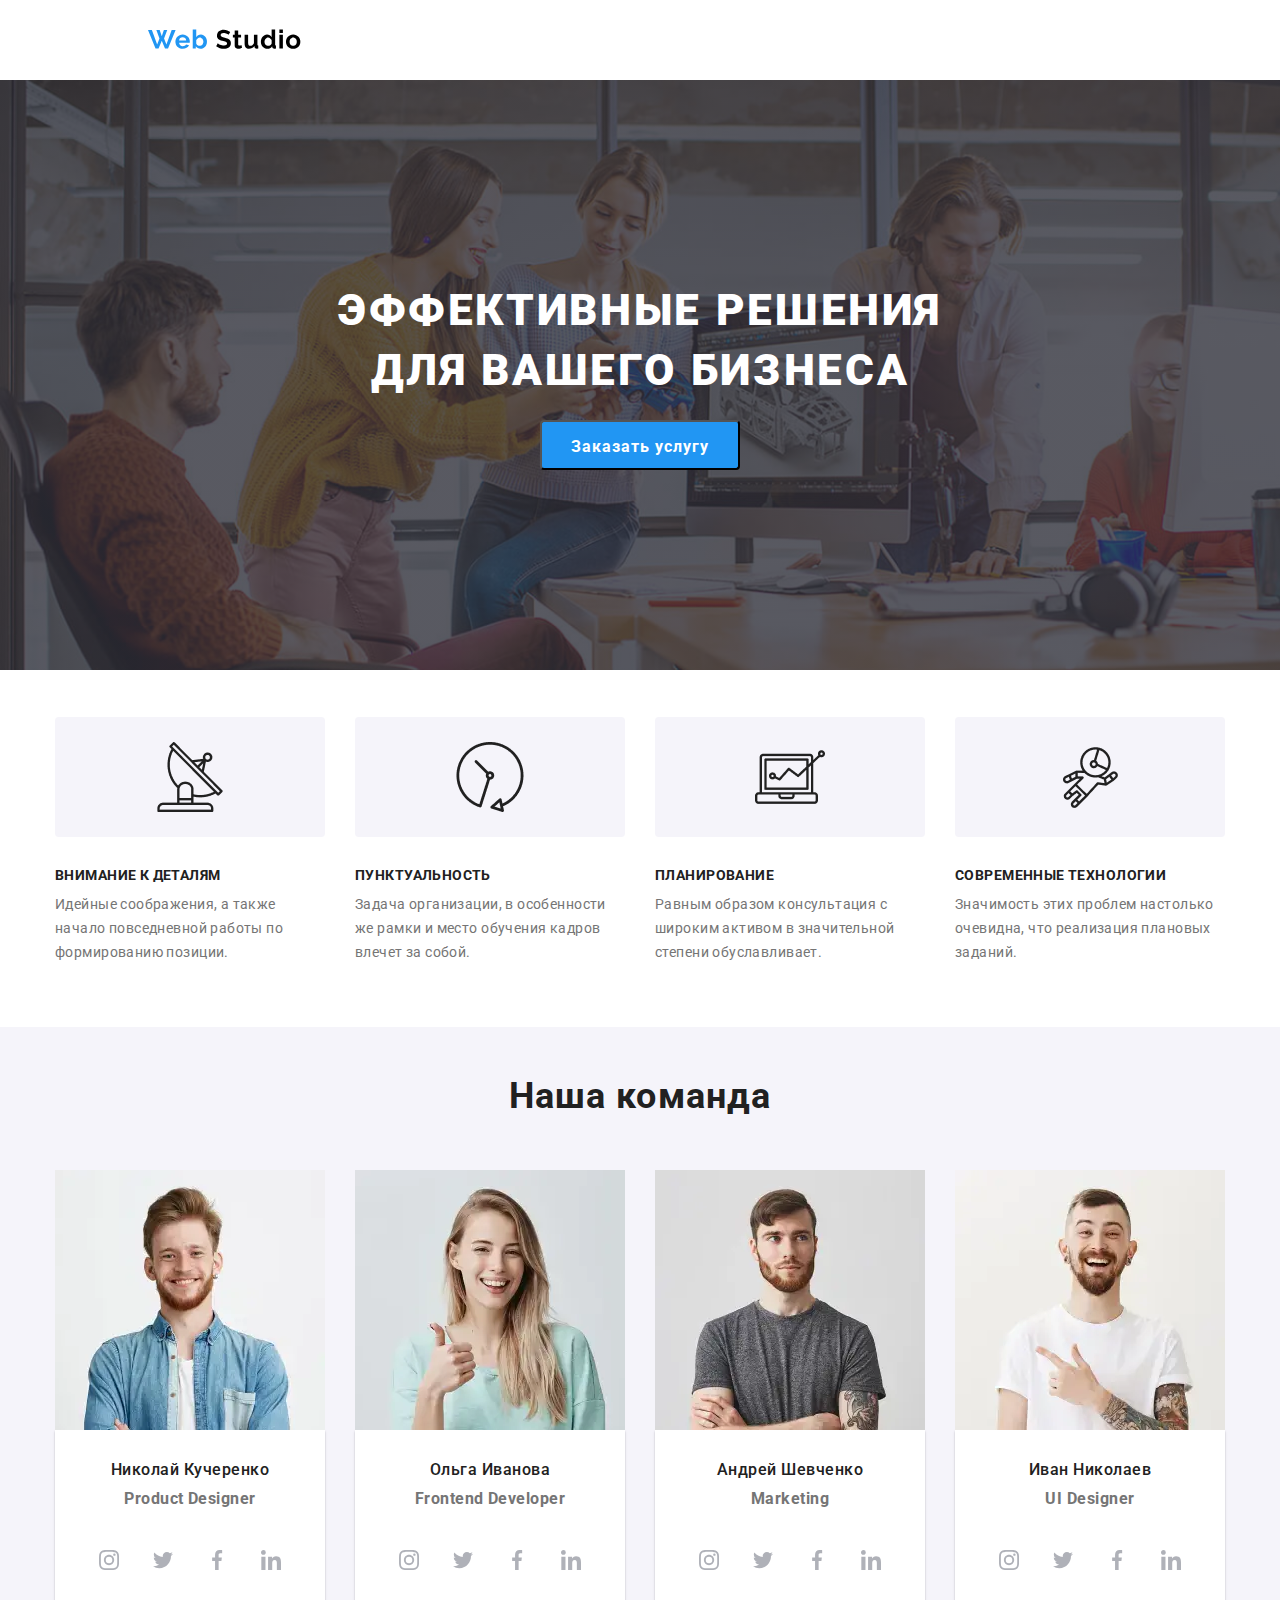
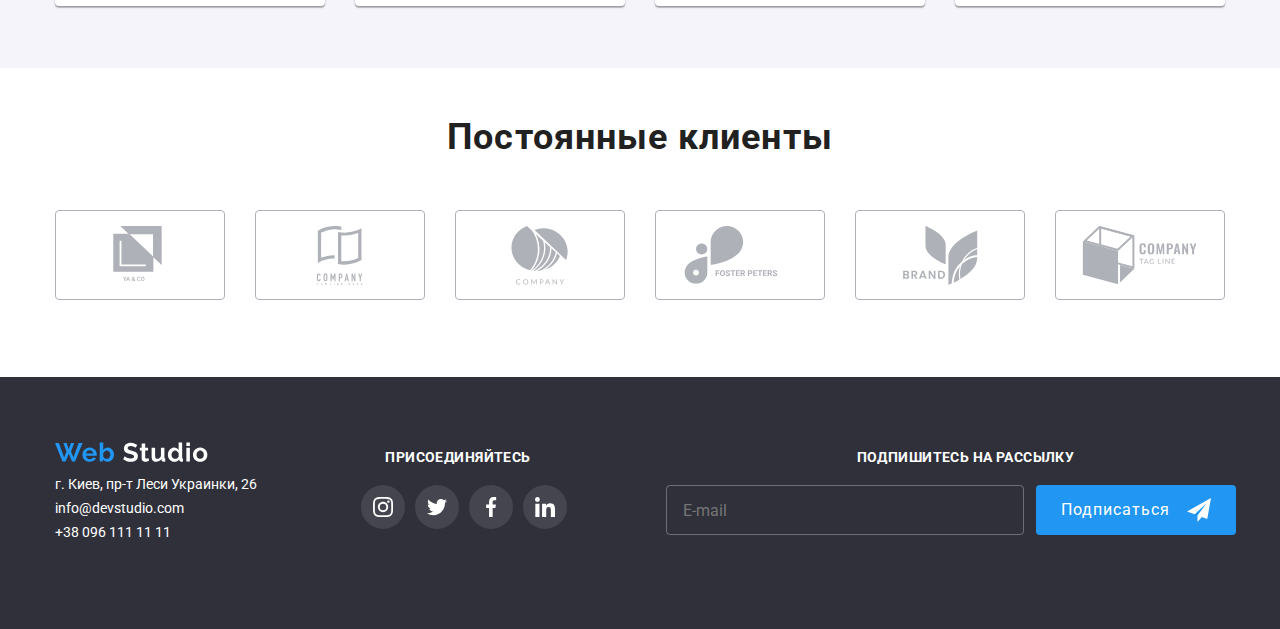
==== commit 36352f05: "Update index.html" ====
--- a/index.html
+++ b/index.html
@@ -26,7 +26,7 @@
             </a>
             <button
             type="button"
-            class="menu-button is-open"
+            class="menu-button"
             aria-expanded="false"
             aria-controls="menu-container"
             data-menu-button>
@@ -39,7 +39,7 @@
               <use class="icon-menu" href="./images/sprite.svg#icon-menu-mob"></use>
             </svg>
           </button>
-      <div class="menu-container is-open" id="menu-container" data-menu>
+      <div class="menu-container" id="menu-container" data-menu>
           <div class="navigation-div">
             <nav class="navigation"> 
               <ul class="navigation-list list">
--- a/css/main.min.css
+++ b/css/main.min.css
@@ -1,2 +1,2 @@
-.visually-hidden{position:absolute !important;clip:rect(1px 1px 1px 1px);clip:rect(1px, 1px, 1px, 1px);padding:0 !important;border:0 !important;height:1px !important;width:1px !important;overflow:hidden}*,*::before,*::after{margin:0;padding:0}body{font-family:"Roboto",sans-serif;font-style:normal}.list{list-style:none}.link{text-decoration:none}.address{font-style:normal}img{display:block;max-width:100%;height:auto}.section{padding-top:30px;padding-bottom:30px}@media screen and (min-width: 1200px){.section{padding-top:47px;padding-bottom:47px}}@media screen and (min-width: 480px){.container{padding-left:15px;padding-right:15px;width:480px;margin:0 auto}.header .container{display:flex;align-items:center;justify-content:space-between}}@media screen and (min-width: 768px){.container{width:768px;margin:0 auto;padding:0 15px}}@media screen and (min-width: 1200px){.container{width:1200px;padding:0 15px;margin:0 auto}.footer .container{display:flex;height:252px}.hero .container{display:flex}}.title{font-weight:700;font-size:26px;line-height:1.269;text-align:center;letter-spacing:0.03em;color:#212121}.about .title{margin-bottom:50px}.clients .title{margin-bottom:30px}.co-worker .title{margin-bottom:30px}@media screen and (min-width: 1200px){.title{font-weight:700;font-size:36px}.co-worker .title{margin-bottom:50px}.clients .title{margin-bottom:50px}}.subtitle{font-weight:700;font-size:14px;line-height:1.143;letter-spacing:0.03em;text-transform:uppercase;color:#212121}.advantages .subtitle{margin-bottom:10px;text-align:center}@media screen and (min-width: 1200px){.advantages .subtitle{text-align:left}}.logo{width:141px;height:28px;margin-top:26px;margin-bottom:16px}.logo-img-svg{width:153px;height:31px}@media screen and (min-width: 768px){.logo{margin-right:81px;margin-bottom:26px}}@media screen and (min-width: 1200px){.logo{margin-left:93px;margin-right:85px;margin-bottom:26px}}.discription{font-weight:400;font-size:14px;line-height:1.714;letter-spacing:0.03em;color:#757575}.advantages-content .discription{margin-bottom:30px}.backdrop{position:fixed;top:0px;left:0px;width:100%;height:100%;background-color:rgba(0,0,0,0.5);transition:all 550ms linear}.backdrop.is-hidden{opacity:0;visibility:hidden;pointer-events:none;transition:all 500ms linear 500ms}.backdrop.is-open{opacity:0;visibility:hidden;pointer-events:none;transition:all 500ms linear 500ms}.modal{position:absolute;top:50%;left:50%;transform:translate(-50%, -50%) scale(1);width:450px;height:609px;background-color:#fff;transition:all 300ms linear 500ms;padding:40px}.modal-btn-svg{width:11px;height:11px;fill:#000}.close-btn:hover .modal-btn-svg{fill:#2196f3;transition:color 250ms cubic-bezier(0.4, 0, 0.2, 1)}.backdrop.is-hidden .modal{transform:translate(-50%, -50%) scale(0);transition:all 500ms linear 0ms}.modal-form-btn{font-family:"Roboto", sans-serif;font-style:normal;font-weight:700;font-size:16px;line-height:1.875;align-items:center;letter-spacing:0.06em;margin-top:30px;margin-left:85px;margin-right:85px;width:200px;height:50px;background:#2196f3;color:#ffffff;border-radius:4px;padding:10px 25px}.modal-title{font-family:Roboto;font-style:normal;font-weight:700;font-size:20px;line-height:1.15;text-align:center;color:#212121;margin-bottom:30px}.close-btn{position:absolute;width:30px;height:30px;top:10px;right:9px;background:#ffffff;border:1px solid rgba(0,0,0,0.1);border-radius:100%}.modal-form{display:flex;flex-direction:column}.modal-form-field,.modal-form-massege{display:block;font-family:Roboto;font-style:normal;font-weight:400;font-size:14px;line-height:1.143;color:#757575}.modal-form-field-wrapper{display:block;position:relative;margin-top:4px;margin-bottom:10px}.modal-form-input{display:block;width:100%;height:40px;border:1px solid rgba(33,33,33,0.2);border-radius:4px;padding-left:42px}.modal-form-massege{width:100%;height:120px;border:1px solid rgba(33,33,33,0.2);border-radius:4px;resize:none;margin-top:4px;padding-left:16px;padding-top:12px}.modal-form-input:focus,.modal-form-massege:focus{outline:none;border:1px solid #2196f3}.modal-form-svg{position:absolute;left:19px;bottom:14px;fill:#000}.modal-form-input:focus+.modal-form-svg{fill:#2196f3}.modal-form-policy-lable{text-decoration-skip:none;font-family:Roboto;font-style:normal;font-weight:400;font-size:14px;line-height:1.714;color:#757575}.modal-form-policy-lable::before{display:inline-block;width:16px;height:15px;content:"";background-image:url(../images/check.png);border-radius:2px}.modal-form-policy:checked+.modal-form-policy-lable::before{background-image:url(../images/check_on.png);background-position:center;background-color:#2196f3;background-repeat:no-repeat}@media screen and (min-width: 1200px){.modal{width:528px;height:581px}.modal-form-btn{margin-left:124px;margin-right:124px}}@media screen and (min-width: 480px){.menu-button{display:inline-flex;margin:0;padding:0;border:0;background-color:transparent}.menu-button .icon-cross{display:none;width:20px}.menu-button.is-open .icon-cross{display:block}.menu-button.is-open .icon-menu{display:none}.menu-container{display:none;position:absolute;top:60px;left:0;width:100%;text-align:center;background-color:#FFFFFF;padding:60px 140px}.menu-container.is-open{display:block}.mobile-menu{display:block;fill:#212121;margin-top:10px}.mobile-menu :hover{fill:#2196f3}.mobile-menu .icon-menu{width:40px;height:40px}.mobile-menu .icon-cross{width:20px;height:20px}.address{display:none}}@media screen and (min-width: 768px){.menu-container{display:flex;align-items:center;position:relative;padding:0px;top:0}.menu-button{display:none}.address{display:block}}.header{position:relative;height:60px;margin-left:auto}.navigation-list-link{position:relative;margin-bottom:40px;display:flex;flex-direction:column;align-items:center;font-weight:500;font-style:normal;font-size:14px;line-height:1.143;letter-spacing:0.02em;color:#212121;transition:color 250ms cubic-bezier(0.4, 0, 0.2, 1)}.navigation-list-link:hover,.navigation-list-link:focus{color:#2196f3}.navigation-list-link:hover::after{position:absolute;top:38px;width:100%;content:"";height:4px;background:#2196f3;border-radius:2px}@media screen and (min-width: 480px) and (max-width: 1199){.navigation,.address{display:none}}@media screen and (min-width: 768px){.header{height:80px}.header .address{margin-left:auto;margin-right:auto}.navigation{display:flex;align-items:center}.navigation-list{display:flex;align-items:center}.navigation-list-item:not(:last-child){margin-right:50px}.navigation-list-link{position:relative;display:flex;flex-direction:column;align-items:center;font-weight:500;font-style:normal;font-size:14px;line-height:1.143;letter-spacing:0.02em;color:#212121;transition:color 250ms cubic-bezier(0.4, 0, 0.2, 1)}.navigation-list-link:hover,.navigation-list-link :focus{color:#2196f3}.navigation-list-link:hover::after{position:absolute;top:38px;width:100%;content:"";height:4px;background:#2196f3;border-radius:2px}.address-list{display:flex;width:148px;margin-left:69px;flex-direction:column;align-items:center}.address-list-item{width:148px;display:flex}.address-list-item-mail,.address-list-item-tel{font-weight:500;font-style:normal;font-size:12px;line-height:1.167;letter-spacing:0.02em;color:#212121;transition:color 250ms cubic-bezier(0.4, 0, 0.2, 1)}.address-list-item-mail:hover,.address-list-item-mail :focus,.address-list-item-tel:hover,.address-list-item-tel :focus{color:#2196f3}.address-list-item-mail{margin-top:2px;margin-bottom:10px}.mail-svg{width:16px;height:12px;margin-right:10px;fill:#757575}.address-list-item:hover .mail-svg{fill:#2196f3;transition:color 250ms cubic-bezier(0.4, 0, 0.2, 1)}.tel-svg{width:10px;height:15px;margin-right:10px;fill:#757575}.address-list-item:hover .tel-svg{fill:#2196f3;transition:color 250ms cubic-bezier(0.4, 0, 0.2, 1)}}@media screen and (min-width: 1200px){.navigation-list-link:hover::after{top:30px}.address-list{justify-content:space-between;flex-direction:row}.address-list-item{height:20px;width:180px}.address-list-item-mail,.address-list-item-tel{font-size:14px;line-height:1.143}.address-list-item:not(:last-child){margin-right:50px}}.hero{text-align:center;background-image:linear-gradient(rgba(47,48,58,0.8), rgba(47,48,58,0.8)),url(../images/hero/hero-mob.jpg);background-repeat:no-repeat;background-size:cover;padding-top:118px;padding-bottom:118px}.hero-title{font-weight:900;font-size:26px;line-height:1.615;letter-spacing:0.06em;text-transform:uppercase;color:#ffffff}@media screen and (min-device-pixel-ratio: 2) and (min-width: 320px), screen and (min-resolution: 192dpi) and (min-width: 320px), screen and (min-resolution: 2dppx) and (min-width: 320px){.hero{background-image:linear-gradient(rgba(47,48,58,0.8), rgba(47,48,58,0.8)),url(../images/hero/hero-mob@2x.jpg)}}@media screen and (min-width: 768px){.hero{background-image:linear-gradient(rgba(47,48,58,0.8), rgba(47,48,58,0.8)),url(../images/hero/hero-tablet.jpg);background-repeat:no-repeat;background-size:cover}}@media screen and (min-device-pixel-ratio: 2) and (min-width: 768px), screen and (min-resolution: 192dpi) and (min-width: 768px), screen and (min-resolution: 2dppx) and (min-width: 768px){.hero{background-image:linear-gradient(rgba(47,48,58,0.8), rgba(47,48,58,0.8)),url(../images/hero/hero-tablet@2x.jpg)}}@media screen and (min-width: 1200px){.hero{background-image:linear-gradient(rgba(47,48,58,0.8), rgba(47,48,58,0.8)),url(../images/hero/hero.jpg);background-repeat:no-repeat;background-size:cover;padding-top:200px;padding-bottom:200px}.hero-title{font-size:44px;line-height:1.364}}@media screen and (min-device-pixel-ratio: 2) and (min-width: 1200px), screen and (min-resolution: 192dpi) and (min-width: 1200px), screen and (min-resolution: 2dppx) and (min-width: 1200px){.hero{background-image:linear-gradient(rgba(47,48,58,0.8), rgba(47,48,58,0.8)),url(../images/hero/hero@2x.jpg)}}.modal-btn{font-family:"Roboto", sans-serif;font-style:normal;font-weight:700;font-size:16px;line-height:1.875;align-items:center;letter-spacing:0.06em;margin-top:20px;width:200px;height:50px;background-color:#2196f3;color:#ffffff;border-radius:4px;padding:10px 25px}.first::before,.second::before,.third::before,.fourth::before{display:block;content:"";width:450px;height:120px;background-color:#f5f4fa;margin-bottom:30px;background-repeat:no-repeat;background-position:center;border-radius:4px}.first::before{background-image:url("../images/advantages/1.png")}.second::before{background-image:url("../images/advantages/2.png")}.third::before{background-image:url("../images/advantages/3.png")}.fourth::before{background-image:url("../images/advantages/4.png")}@media screen and (min-width: 768px){.advantages-list{width:768px;display:flex;flex-wrap:wrap;margin:-15px;margin-top:auto}.advantages-list-item{width:354px;margin-right:15px;margin-left:15px}.first::before,.second::before,.third::before,.fourth::before{width:354px}}@media screen and (min-width: 1200px){.advantages-list{display:flex;flex-wrap:nowrap;align-content:center;justify-content:space-between}.advantages-list-item{width:270px}.first::before,.second::before,.third::before,.fourth::before{width:270px;height:120px}}.advantages-img-icon{text-align:center;margin-bottom:10px}.co-worker{background-color:#f5f4fa;text-align:center}.co-worker-name{font-weight:500;font-size:16px;line-height:1.188;text-align:center;letter-spacing:0.03em;color:#212121;margin-bottom:10px}.co-worker-description{font-weight:700;font-size:16px;line-height:1.188;text-align:center;letter-spacing:0.03em;color:#757575;margin-bottom:30px}.co-worker-content{padding-top:30px;background:#ffffff;box-shadow:0px 1px 3px rgba(0,0,0,0.12),0px 1px 1px rgba(0,0,0,0.14),0px 2px 1px rgba(0,0,0,0.2);border-radius:0px 0px 4px 4px;padding-bottom:24px;margin-bottom:30px}.co-worker-list-discription{display:flex;justify-content:space-between;margin-left:122px;margin-right:122px}.co-worker-list-discription-link-svg{width:20px;height:20px;fill:#afb1b8;transition:fill 250ms cubic-bezier(0.4, 0, 0.2, 1)}.co-worker-list-discription-link:hover .co-worker-list-discription-link-svg{fill:#ffffff}@media screen and (min-width: 768px){.co-worker-list{display:flex;flex-wrap:wrap;margin:-15px;margin-top:auto}.co-worker-list-item{width:354px;margin-left:15px;margin-right:15px}.co-worker-list-discription{margin-left:74px;margin-right:74px}}@media screen and (min-width: 1200px){.co-worker-list{display:flex;justify-content:space-between}.co-worker-list-item{width:270px;margin-left:15px;margin-right:15px}.co-worker-list-discription{margin-left:32px;margin-right:32px}.co-worker-list-discription-link{display:flex;align-items:center;justify-content:center;width:44px;height:44px;border-radius:50px;transition:background-color 250ms cubic-bezier(0.4, 0, 0.2, 1)}.co-worker-list-discription-link:hover,.co-worker-list-discription-link :focus{background-color:#2196f3}}.clients-list{display:flex;flex-wrap:wrap;margin-right:-15px;margin-left:-15px}.clients-list-item{width:210px;margin-left:15px;margin-right:15px;margin-top:00px;margin-bottom:30px}.clients-list-link{display:flex;align-items:center;height:90px;border:1px solid #afb1b8;box-sizing:border-box;border-radius:4px;transition:border-color 250ms cubic-bezier(0.4, 0, 0.2, 1)}.clients-list-svg{height:59px;fill:#afb1b8;transition:fill 250ms cubic-bezier(0.4, 0, 0.2, 1)}.clients-list-item:hover .clients-list-svg{fill:#2196f3}@media screen and (min-width: 768px){.clients-list-item{width:226px}}@media screen and (min-width: 1200px){.clients-list{display:flex;justify-content:space-between}.clients-list-item{width:170px}.clients-list-link:hover{border-color:#2196f3}}.footer{background:#2f303a;padding-top:60px}.address-footer{text-align:center}.address-footer-description{text-align:center;font-family:"Roboto", sans-serif;font-style:normal;font-weight:400;font-size:14px;line-height:1.714;color:#ffffff}.address-list-footer-mail,.address-list-footer-tel{color:#ffffff}@media screen and (min-width: 768px){.footer{background:#2f303a;padding-top:60px}.footer-tablet{padding-left:61px;padding-right:74px;display:flex;justify-content:space-between}}@media screen and (min-width: 1200px){.footer{margin:0 auto;padding-top:0px}.footer-tablet{justify-content:start;padding-top:0px;padding-left:0px;padding-right:0px}.address-footer{margin-top:60px;text-align:left;width:231px;margin-right:70px}.address-footer-description{text-align:left}}.social-title{font-weight:700;font-size:14px;line-height:1.143;letter-spacing:0.03em;text-transform:uppercase;color:#ffffff;margin-top:60px;margin-bottom:20px}.subscription-social-title,.subscription-title{text-align:center;font-weight:700;font-size:14px;line-height:1.143;letter-spacing:0.03em;text-transform:uppercase;color:#ffffff;margin-right:12px;margin-top:60px;margin-bottom:20px}.subscription-list{display:flex;margin-left:117px;margin-right:117px}.subscription-social-link{display:flex;align-items:center;justify-content:center;margin-right:5px;margin-left:5px;width:44px;height:44px;border-radius:50px;background-color:rgba(255,255,255,0.1)}.subscription-social-link-svg{width:20px;height:20px;fill:#fff}.subscription-input{margin-bottom:20px;width:450px;height:50px;border-radius:4px;border:1px solid rgba(255,255,255,0.3);box-sizing:border-box;background-color:transparent;padding-left:16px;color:#fff}.subscription-input :hover,.subscription-input :focus{border:1px solid #2196f3}.subscription-btn{margin-bottom:60px;margin-left:135px;margin-right:135px;font-family:"Roboto", sans-serif;font-style:normal;font-weight:400;font-size:16px;line-height:1.875;align-items:center;letter-spacing:0.06em;margin-top:20px;width:200px;height:50px;background:#2196f3;border-radius:4px;border:0px;padding:10px 25px;color:#ffffff}.subscription-btn-text{display:inline-block;display:flex;align-items:center;justify-content:space-between}.subscription-btn-svg{width:24px;height:24px;margin-left:10px;fill:#FFFFFF}@media screen and (min-width: 768px){.subscription-list{margin:0 auto}.subscription-input{margin-left:151px}.subscription-btn{margin-left:276px}.subscription-social-title{margin-top:0px}}@media screen and (min-width: 1200px){.subscription{margin-top:72px}.subscription-form{display:flex}.subscription-title{margin-top:72px}.subscription-btn{margin-left:12px;margin-top:0px}.subscription-list{display:flex;justify-content:space-between}.subscription-input{width:358px;margin-left:94px}}
+.visually-hidden{position:absolute !important;clip:rect(1px 1px 1px 1px);clip:rect(1px, 1px, 1px, 1px);padding:0 !important;border:0 !important;height:1px !important;width:1px !important;overflow:hidden}*,*::before,*::after{margin:0;padding:0}body{font-family:"Roboto",sans-serif;font-style:normal}.list{list-style:none}.link{text-decoration:none}.address{font-style:normal}img{display:block;max-width:100%;height:auto}.section{padding-top:30px;padding-bottom:30px}@media screen and (min-width: 1200px){.section{padding-top:47px;padding-bottom:47px}}@media screen and (min-width: 480px){.container{padding-left:15px;padding-right:15px;width:480px;margin:0 auto}.header .container{display:flex;align-items:center;justify-content:space-between}}@media screen and (min-width: 768px){.container{width:768px;margin:0 auto;padding:0 15px}}@media screen and (min-width: 1200px){.container{width:1200px;padding:0 15px;margin:0 auto}.footer .container{display:flex;height:252px}.hero .container{display:flex}}.title{font-weight:700;font-size:26px;line-height:1.269;text-align:center;letter-spacing:0.03em;color:#212121}.about .title{margin-bottom:50px}.clients .title{margin-bottom:30px}.co-worker .title{margin-bottom:30px}@media screen and (min-width: 1200px){.title{font-weight:700;font-size:36px}.co-worker .title{margin-bottom:50px}.clients .title{margin-bottom:50px}}.subtitle{font-weight:700;font-size:14px;line-height:1.143;letter-spacing:0.03em;text-transform:uppercase;color:#212121}.advantages .subtitle{margin-bottom:10px;text-align:center}@media screen and (min-width: 1200px){.advantages .subtitle{text-align:left}}.logo{width:141px;height:28px;margin-top:26px;margin-bottom:16px}.logo-img-svg{width:153px;height:31px}@media screen and (min-width: 768px){.logo{margin-right:81px;margin-bottom:26px}}@media screen and (min-width: 1200px){.logo{margin-top:24px;margin-left:93px;margin-right:85px;margin-bottom:26px}}.discription{font-weight:400;font-size:14px;line-height:1.714;letter-spacing:0.03em;color:#757575}.advantages-content .discription{margin-bottom:30px}.backdrop{position:fixed;top:0px;left:0px;width:100%;height:100%;background-color:rgba(0,0,0,0.5);transition:all 550ms linear}.backdrop.is-hidden{opacity:0;visibility:hidden;pointer-events:none;transition:all 500ms linear 500ms}.backdrop.is-open{opacity:0;visibility:hidden;pointer-events:none;transition:all 500ms linear 500ms}.modal{position:absolute;top:50%;left:50%;transform:translate(-50%, -50%) scale(1);width:450px;height:609px;background-color:#fff;transition:all 300ms linear 500ms;padding:40px}.modal-btn-svg{width:11px;height:11px;fill:#000}.close-btn:hover .modal-btn-svg{fill:#2196f3;transition:color 250ms cubic-bezier(0.4, 0, 0.2, 1)}.backdrop.is-hidden .modal{transform:translate(-50%, -50%) scale(0);transition:all 500ms linear 0ms}.modal-form-btn{font-family:"Roboto", sans-serif;font-style:normal;font-weight:700;font-size:16px;line-height:1.875;align-items:center;letter-spacing:0.06em;margin-top:30px;margin-left:85px;margin-right:85px;width:200px;height:50px;background:#2196f3;color:#ffffff;border-radius:4px;padding:10px 25px}.modal-title{font-family:Roboto;font-style:normal;font-weight:700;font-size:20px;line-height:1.15;text-align:center;color:#212121;margin-bottom:30px}.close-btn{position:absolute;width:30px;height:30px;top:10px;right:9px;background:#ffffff;border:1px solid rgba(0,0,0,0.1);border-radius:100%}.modal-form{display:flex;flex-direction:column}.modal-form-field,.modal-form-massege{display:block;font-family:Roboto;font-style:normal;font-weight:400;font-size:14px;line-height:1.143;color:#757575}.modal-form-field-wrapper{display:block;position:relative;margin-top:4px;margin-bottom:10px}.modal-form-input{display:block;width:100%;height:40px;border:1px solid rgba(33,33,33,0.2);border-radius:4px;padding-left:42px}.modal-form-massege{width:100%;height:120px;border:1px solid rgba(33,33,33,0.2);border-radius:4px;resize:none;margin-top:4px;padding-left:16px;padding-top:12px}.modal-form-input:focus,.modal-form-massege:focus{outline:none;border:1px solid #2196f3}.modal-form-svg{position:absolute;left:19px;bottom:14px;fill:#000}.modal-form-input:focus+.modal-form-svg{fill:#2196f3}.modal-form-policy-lable{text-decoration-skip:none;font-family:Roboto;font-style:normal;font-weight:400;font-size:14px;line-height:1.714;color:#757575}.modal-form-policy-lable::before{display:inline-block;width:16px;height:15px;content:"";background-image:url(../images/check.png);border-radius:2px}.modal-form-policy:checked+.modal-form-policy-lable::before{background-image:url(../images/check_on.png);background-position:center;background-color:#2196f3;background-repeat:no-repeat}@media screen and (min-width: 1200px){.modal{width:528px;height:581px}.modal-form-btn{margin-left:124px;margin-right:124px}}@media screen and (min-width: 480px){.menu-button{display:inline-flex;margin:0;padding:0;border:0;background-color:transparent}.menu-button .icon-cross{display:none;width:20px}.menu-button.is-open .icon-cross{display:block}.menu-button.is-open .icon-menu{display:none}.menu-container{display:none;position:absolute;top:60px;left:0;width:100%;text-align:center;background-color:#FFFFFF;padding:60px 140px}.menu-container.is-open{display:block}.mobile-menu{display:block;fill:#212121;margin-top:10px}.mobile-menu :hover{fill:#2196f3}.mobile-menu .icon-menu{width:40px;height:40px}.mobile-menu .icon-cross{width:20px;height:20px}.address{display:none}}@media screen and (min-width: 768px){.menu-container.is-open{display:flex;justify-content:space-between;background-color:transparent}.menu-container{position:relative;padding:0px;top:0}.adress-div{margin-top:21px;margin-right:15px;padding:0}.navigation-div{margin-top:32px}.menu-button{display:none}.address{display:block}}@media screen and (min-width: 1200px){.navigation-div{margin-top:0px}.adress-div{margin-top:32px;margin-right:200px;padding:0}}.header{position:relative;height:60px;margin-left:auto}.navigation-list-link{position:relative;margin-bottom:40px;display:flex;flex-direction:column;align-items:center;font-weight:500;font-style:normal;font-size:14px;line-height:1.143;letter-spacing:0.02em;color:#212121;transition:color 250ms cubic-bezier(0.4, 0, 0.2, 1)}.navigation-list-link:hover,.navigation-list-link:focus{color:#2196f3}.navigation-list-link:hover::after{position:absolute;top:38px;width:100%;content:"";height:4px;background:#2196f3;border-radius:2px}@media screen and (min-width: 480px) and (max-width: 1199){.navigation,.address{display:none}}@media screen and (min-width: 768px){.header{height:80px}.header .address{margin-left:auto;margin-right:auto}.navigation{display:flex;align-items:center}.navigation-list{display:flex;align-items:center}.navigation-list-item:not(:last-child){margin-right:50px}.navigation-list-link{position:relative;display:flex;flex-direction:column;align-items:center;font-weight:500;font-style:normal;font-size:14px;line-height:1.143;letter-spacing:0.02em;color:#212121;transition:color 250ms cubic-bezier(0.4, 0, 0.2, 1)}.navigation-list-link:hover,.navigation-list-link :focus{color:#2196f3}.navigation-list-link:hover::after{position:absolute;top:38px;width:100%;content:"";height:4px;background:#2196f3;border-radius:2px}.address-list{display:flex;margin-left:69px;flex-direction:column}.address-list-item{width:148px;display:flex}.address-list-item-mail,.address-list-item-tel{font-weight:500;font-style:normal;font-size:12px;line-height:1.167;letter-spacing:0.02em;color:#212121;transition:color 250ms cubic-bezier(0.4, 0, 0.2, 1)}.address-list-item-mail:hover,.address-list-item-mail :focus,.address-list-item-tel:hover,.address-list-item-tel :focus{color:#2196f3}.address-list-item-mail{margin-top:2px;margin-bottom:10px}.mail-svg{width:16px;height:12px;margin-right:10px;fill:#757575}.address-list-item:hover .mail-svg{fill:#2196f3;transition:color 250ms cubic-bezier(0.4, 0, 0.2, 1)}.tel-svg{width:10px;height:15px;margin-right:10px;fill:#757575}.address-list-item:hover .tel-svg{fill:#2196f3;transition:color 250ms cubic-bezier(0.4, 0, 0.2, 1)}}@media screen and (min-width: 1200px){.address-list{flex-direction:inherit}.address-list-item{margin-right:30px}.address-list-item-mail,.address-list-item-tel{font-size:12px;line-height:1.143}.navigation{margin-top:32px}.navigation-list-link:hover::after{top:30px}}.hero{text-align:center;background-image:linear-gradient(rgba(47,48,58,0.8), rgba(47,48,58,0.8)),url(../images/hero/hero-mob.jpg);background-repeat:no-repeat;background-size:cover;padding-top:118px;padding-bottom:118px}.hero-title{font-weight:900;font-size:26px;line-height:1.615;letter-spacing:0.06em;text-transform:uppercase;color:#ffffff}@media screen and (min-device-pixel-ratio: 2) and (min-width: 320px), screen and (min-resolution: 192dpi) and (min-width: 320px), screen and (min-resolution: 2dppx) and (min-width: 320px){.hero{background-image:linear-gradient(rgba(47,48,58,0.8), rgba(47,48,58,0.8)),url(../images/hero/hero-mob@2x.jpg)}}@media screen and (min-width: 768px){.hero{background-image:linear-gradient(rgba(47,48,58,0.8), rgba(47,48,58,0.8)),url(../images/hero/hero-tablet.jpg);background-repeat:no-repeat;background-size:cover}}@media screen and (min-device-pixel-ratio: 2) and (min-width: 768px), screen and (min-resolution: 192dpi) and (min-width: 768px), screen and (min-resolution: 2dppx) and (min-width: 768px){.hero{background-image:linear-gradient(rgba(47,48,58,0.8), rgba(47,48,58,0.8)),url(../images/hero/hero-tablet@2x.jpg)}}@media screen and (min-width: 1200px){.hero{background-image:linear-gradient(rgba(47,48,58,0.8), rgba(47,48,58,0.8)),url(../images/hero/hero.jpg);background-repeat:no-repeat;background-size:cover;padding-top:200px;padding-bottom:200px}.hero-title{font-size:44px;line-height:1.364}}@media screen and (min-device-pixel-ratio: 2) and (min-width: 1200px), screen and (min-resolution: 192dpi) and (min-width: 1200px), screen and (min-resolution: 2dppx) and (min-width: 1200px){.hero{background-image:linear-gradient(rgba(47,48,58,0.8), rgba(47,48,58,0.8)),url(../images/hero/hero@2x.jpg)}}.modal-btn{font-family:"Roboto", sans-serif;font-style:normal;font-weight:700;font-size:16px;line-height:1.875;align-items:center;letter-spacing:0.06em;margin-top:20px;width:200px;height:50px;background-color:#2196f3;color:#ffffff;border-radius:4px;padding:10px 25px}.first::before,.second::before,.third::before,.fourth::before{display:block;content:"";width:450px;height:120px;background-color:#f5f4fa;margin-bottom:30px;background-repeat:no-repeat;background-position:center;border-radius:4px}.first::before{background-image:url("../images/advantages/1.png")}.second::before{background-image:url("../images/advantages/2.png")}.third::before{background-image:url("../images/advantages/3.png")}.fourth::before{background-image:url("../images/advantages/4.png")}@media screen and (min-width: 768px){.advantages-list{width:768px;display:flex;flex-wrap:wrap;margin:-15px;margin-top:auto}.advantages-list-item{width:354px;margin-right:15px;margin-left:15px}.first::before,.second::before,.third::before,.fourth::before{width:354px}}@media screen and (min-width: 1200px){.advantages-list{display:flex;flex-wrap:nowrap;align-content:center;justify-content:space-between}.advantages-list-item{width:270px}.first::before,.second::before,.third::before,.fourth::before{width:270px;height:120px}}.advantages-img-icon{text-align:center;margin-bottom:10px}.co-worker{background-color:#f5f4fa;text-align:center}.co-worker-name{font-weight:500;font-size:16px;line-height:1.188;text-align:center;letter-spacing:0.03em;color:#212121;margin-bottom:10px}.co-worker-description{font-weight:700;font-size:16px;line-height:1.188;text-align:center;letter-spacing:0.03em;color:#757575;margin-bottom:30px}.co-worker-content{padding-top:30px;background:#ffffff;box-shadow:0px 1px 3px rgba(0,0,0,0.12),0px 1px 1px rgba(0,0,0,0.14),0px 2px 1px rgba(0,0,0,0.2);border-radius:0px 0px 4px 4px;padding-bottom:24px;margin-bottom:30px}.co-worker-list-discription{display:flex;justify-content:space-between;margin-left:122px;margin-right:122px}.co-worker-list-discription-link-svg{width:20px;height:20px;fill:#afb1b8;transition:fill 250ms cubic-bezier(0.4, 0, 0.2, 1)}.co-worker-list-discription-link:hover .co-worker-list-discription-link-svg{fill:#ffffff}@media screen and (min-width: 768px){.co-worker-list{display:flex;flex-wrap:wrap;margin:-15px;margin-top:auto}.co-worker-list-item{width:354px;margin-left:15px;margin-right:15px}.co-worker-list-discription{margin-left:74px;margin-right:74px}}@media screen and (min-width: 1200px){.co-worker-list{display:flex;justify-content:space-between}.co-worker-list-item{width:270px;margin-left:15px;margin-right:15px}.co-worker-list-discription{margin-left:32px;margin-right:32px}.co-worker-list-discription-link{display:flex;align-items:center;justify-content:center;width:44px;height:44px;border-radius:50px;transition:background-color 250ms cubic-bezier(0.4, 0, 0.2, 1)}.co-worker-list-discription-link:hover,.co-worker-list-discription-link :focus{background-color:#2196f3}}.clients-list{display:flex;flex-wrap:wrap;margin-right:-15px;margin-left:-15px}.clients-list-item{width:210px;margin-left:15px;margin-right:15px;margin-top:00px;margin-bottom:30px}.clients-list-link{display:flex;align-items:center;height:90px;border:1px solid #afb1b8;box-sizing:border-box;border-radius:4px;transition:border-color 250ms cubic-bezier(0.4, 0, 0.2, 1)}.clients-list-svg{height:59px;fill:#afb1b8;transition:fill 250ms cubic-bezier(0.4, 0, 0.2, 1)}.clients-list-item:hover .clients-list-svg{fill:#2196f3}@media screen and (min-width: 768px){.clients-list-item{width:226px}}@media screen and (min-width: 1200px){.clients-list{display:flex;justify-content:space-between}.clients-list-item{width:170px}.clients-list-link:hover{border-color:#2196f3}}.footer{background:#2f303a;padding-top:60px}.address-footer{text-align:center}.address-footer-description{text-align:center;font-family:"Roboto", sans-serif;font-style:normal;font-weight:400;font-size:14px;line-height:1.714;color:#ffffff}.address-list-footer-mail,.address-list-footer-tel{color:#ffffff}@media screen and (min-width: 768px){.footer{background:#2f303a;padding-top:60px}.footer-tablet{padding-left:61px;padding-right:74px;display:flex;justify-content:space-between}}@media screen and (min-width: 1200px){.footer{margin:0 auto;padding-top:0px}.footer-tablet{justify-content:start;padding-top:0px;padding-left:0px;padding-right:0px}.address-footer{margin-top:60px;text-align:left;width:231px;margin-right:70px}.address-footer-description{text-align:left}}.social-title{font-weight:700;font-size:14px;line-height:1.143;letter-spacing:0.03em;text-transform:uppercase;color:#ffffff;margin-top:60px;margin-bottom:20px}.subscription-social-title,.subscription-title{text-align:center;font-weight:700;font-size:14px;line-height:1.143;letter-spacing:0.03em;text-transform:uppercase;color:#ffffff;margin-right:12px;margin-top:60px;margin-bottom:20px}.subscription-list{display:flex;margin-left:117px;margin-right:117px}.subscription-social-link{display:flex;align-items:center;justify-content:center;margin-right:5px;margin-left:5px;width:44px;height:44px;border-radius:50px;background-color:rgba(255,255,255,0.1)}.subscription-social-link-svg{width:20px;height:20px;fill:#fff}.subscription-input{margin-bottom:20px;width:450px;height:50px;border-radius:4px;border:1px solid rgba(255,255,255,0.3);box-sizing:border-box;background-color:transparent;padding-left:16px;color:#fff}.subscription-input :hover,.subscription-input :focus{border:1px solid #2196f3}.subscription-btn{margin-bottom:60px;margin-left:135px;margin-right:135px;font-family:"Roboto", sans-serif;font-style:normal;font-weight:400;font-size:16px;line-height:1.875;align-items:center;letter-spacing:0.06em;margin-top:20px;width:200px;height:50px;background:#2196f3;border-radius:4px;border:0px;padding:10px 25px;color:#ffffff}.subscription-btn-text{display:inline-block;display:flex;align-items:center;justify-content:space-between}.subscription-btn-svg{width:24px;height:24px;margin-left:10px;fill:#FFFFFF}@media screen and (min-width: 768px){.subscription-list{margin:0 auto}.subscription-input{margin-left:151px}.subscription-btn{margin-left:276px}.subscription-social-title{margin-top:0px}}@media screen and (min-width: 1200px){.subscription{margin-top:72px}.subscription-form{display:flex}.subscription-title{margin-top:72px}.subscription-btn{margin-left:12px;margin-top:0px}.subscription-list{display:flex;justify-content:space-between}.subscription-input{width:358px;margin-left:94px}}
 /*# sourceMappingURL=main.min.css.map */